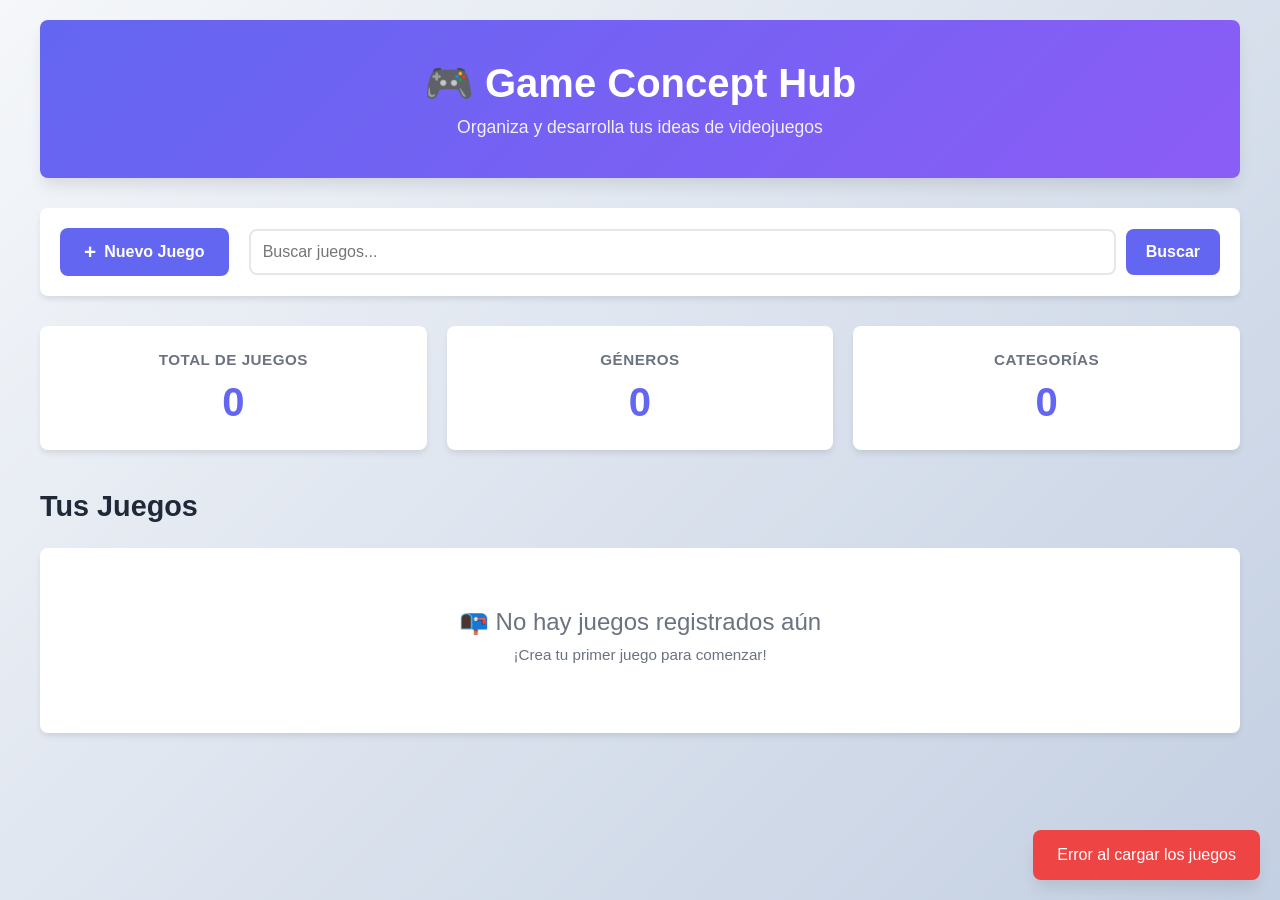
==== src/main/resources/static/index.html @ 7fdb510b "feat: :zap: creación del Fronted" ====
<!DOCTYPE html>
<html lang="es">
<head>
    <meta charset="UTF-8">
    <meta name="viewport" content="width=device-width, initial-scale=1.0">
    <title>Game Concept Hub - Organizador de Ideas de Videojuegos</title>
    <link rel="stylesheet" href="css/style.css">
</head>
<body>
    <div class="container">
        <!-- Header -->
        <header class="header">
            <div class="header-content">
                <h1 class="logo">🎮 Game Concept Hub</h1>
                <p class="tagline">Organiza y desarrolla tus ideas de videojuegos</p>
            </div>
        </header>

        <!-- Navigation -->
        <nav class="navbar">
            <div class="nav-content">
                <button class="btn btn-primary" id="btnCreateGame">
                    <span class="icon">+</span> Nuevo Juego
                </button>
                <div class="search-box">
                    <input 
                        type="text" 
                        id="searchInput" 
                        class="search-input" 
                        placeholder="Buscar juegos..."
                    >
                    <button class="btn btn-search" id="btnSearch">Buscar</button>
                </div>
            </div>
        </nav>

        <!-- Main Content -->
        <main class="main-content">
            <!-- Stats -->
            <section class="stats-section">
                <div class="stat-card">
                    <h3>Total de Juegos</h3>
                    <p class="stat-value" id="totalGames">0</p>
                </div>
                <div class="stat-card">
                    <h3>Géneros</h3>
                    <p class="stat-value" id="totalGenres">0</p>
                </div>
                <div class="stat-card">
                    <h3>Categorías</h3>
                    <p class="stat-value" id="totalCategories">0</p>
                </div>
            </section>

            <!-- Games Grid -->
            <section class="games-section">
                <h2>Tus Juegos</h2>
                <div class="games-grid" id="gamesGrid">
                    <div class="empty-state">
                        <p>📭 No hay juegos registrados aún</p>
                        <p class="empty-subtitle">¡Crea tu primer juego para comenzar!</p>
                    </div>
                </div>
            </section>
        </main>
    </div>

    <!-- Modal: Crear/Editar Juego -->
    <div id="gameModal" class="modal">
        <div class="modal-content">
            <div class="modal-header">
                <h2 id="modalTitle">Nuevo Juego</h2>
                <button class="btn-close" id="btnCloseGameModal">&times;</button>
            </div>
            <form id="gameForm" class="game-form">
                <div class="form-group">
                    <label for="gameName">Nombre del Juego *</label>
                    <input 
                        type="text" 
                        id="gameName" 
                        class="form-control" 
                        placeholder="Ej: Mi Aventura Épica"
                        required
                    >
                </div>

                <div class="form-group">
                    <label for="gameGenre">Género *</label>
                    <select id="gameGenre" class="form-control" required>
                        <option value="">Selecciona un género</option>
                        <option value="Acción">Acción</option>
                        <option value="Aventura">Aventura</option>
                        <option value="RPG">RPG</option>
                        <option value="Estrategia">Estrategia</option>
                        <option value="Puzzle">Puzzle</option>
                        <option value="Deportes">Deportes</option>
                        <option value="Simulación">Simulación</option>
                        <option value="Terror">Terror</option>
                        <option value="Otro">Otro</option>
                    </select>
                </div>

                <div class="form-group">
                    <label for="gameDescription">Descripción</label>
                    <textarea 
                        id="gameDescription" 
                        class="form-control" 
                        placeholder="Describe tu idea de juego..."
                        rows="4"
                    ></textarea>
                </div>

                <div class="form-group">
                    <label for="gameCategories">Categorías (separadas por comas)</label>
                    <input 
                        type="text" 
                        id="gameCategories" 
                        class="form-control" 
                        placeholder="Ej: 2D, Pixel Art, Indie"
                    >
                </div>

                <div class="form-group">
                    <label for="gameTags">Tags (separadas por comas)</label>
                    <input 
                        type="text" 
                        id="gameTags" 
                        class="form-control" 
                        placeholder="Ej: Retro, Nostálgico, Clásico"
                    >
                </div>

                <div class="form-actions">
                    <button type="button" class="btn btn-secondary" id="btnCancelGame">Cancelar</button>
                    <button type="submit" class="btn btn-primary">Guardar Juego</button>
                </div>
            </form>
        </div>
    </div>

    <!-- Modal: Detalles del Juego -->
    <div id="detailsModal" class="modal">
        <div class="modal-content modal-large">
            <div class="modal-header">
                <h2 id="detailsTitle">Detalles del Juego</h2>
                <button class="btn-close" id="btnCloseDetailsModal">&times;</button>
            </div>
            <div class="modal-body" id="detailsBody">
                <!-- Contenido dinámico -->
            </div>
            <div class="modal-actions">
                <button class="btn btn-secondary" id="btnEditGame">Editar</button>
                <button class="btn btn-danger" id="btnDeleteGame">Eliminar</button>
                <button class="btn btn-secondary" id="btnCloseDetails">Cerrar</button>
            </div>
        </div>
    </div>

    <!-- Modal: Añadir Secciones -->
    <div id="sectionsModal" class="modal">
        <div class="modal-content">
            <div class="modal-header">
                <h2>Añadir Sección</h2>
                <button class="btn-close" id="btnCloseSectionsModal">&times;</button>
            </div>
            <form id="sectionForm" class="section-form">
                <div class="form-group">
                    <label for="sectionTitle">Título de la Sección *</label>
                    <input 
                        type="text" 
                        id="sectionTitle" 
                        class="form-control" 
                        placeholder="Ej: Mecánicas Principales"
                        required
                    >
                </div>

                <div class="form-group">
                    <label for="sectionType">Tipo de Sección *</label>
                    <select id="sectionType" class="form-control" required>
                        <option value="">Selecciona un tipo</option>
                        <option value="GAMEPLAY">Gameplay</option>
                        <option value="STORY">Historia</option>
                        <option value="MECHANICS">Mecánicas</option>
                        <option value="VISUALS">Visuales</option>
                        <option value="AUDIO">Audio</option>
                        <option value="NOTES">Notas</option>
                    </select>
                </div>

                <div class="form-group">
                    <label for="sectionContent">Contenido</label>
                    <textarea 
                        id="sectionContent" 
                        class="form-control" 
                        placeholder="Escribe el contenido de esta sección..."
                        rows="5"
                    ></textarea>
                </div>

                <div class="form-actions">
                    <button type="button" class="btn btn-secondary" id="btnCancelSection">Cancelar</button>
                    <button type="submit" class="btn btn-primary">Añadir Sección</button>
                </div>
            </form>
        </div>
    </div>

    <!-- Toast Notifications -->
    <div id="toast" class="toast"></div>

    <script src="js/app.js"></script>
</body>
</html>
---- src/main/resources/static/css/style.css ----
/* ===================== VARIABLES Y ESTILOS GLOBALES ===================== */
:root {
    --primary-color: #6366f1;
    --primary-dark: #4f46e5;
    --secondary-color: #8b5cf6;
    --danger-color: #ef4444;
    --success-color: #10b981;
    --warning-color: #f59e0b;
    --text-color: #1f2937;
    --text-light: #6b7280;
    --border-color: #e5e7eb;
    --bg-light: #f9fafb;
    --bg-white: #ffffff;
    --shadow-sm: 0 1px 2px 0 rgba(0, 0, 0, 0.05);
    --shadow-md: 0 4px 6px -1px rgba(0, 0, 0, 0.1);
    --shadow-lg: 0 10px 15px -3px rgba(0, 0, 0, 0.1);
    --radius: 8px;
    --transition: all 0.3s ease;
}

* {
    margin: 0;
    padding: 0;
    box-sizing: border-box;
}

html {
    scroll-behavior: smooth;
}

body {
    font-family: 'Segoe UI', Tahoma, Geneva, Verdana, sans-serif;
    color: var(--text-color);
    background: linear-gradient(135deg, #f5f7fa 0%, #c3cfe2 100%);
    min-height: 100vh;
    padding: 20px;
}

/* ===================== CONTAINER ===================== */
.container {
    max-width: 1200px;
    margin: 0 auto;
}

/* ===================== HEADER ===================== */
.header {
    background: linear-gradient(135deg, var(--primary-color) 0%, var(--secondary-color) 100%);
    color: white;
    padding: 40px 20px;
    border-radius: var(--radius);
    margin-bottom: 30px;
    box-shadow: var(--shadow-lg);
    text-align: center;
}

.header-content h1 {
    font-size: 2.5rem;
    margin-bottom: 10px;
    font-weight: 700;
}

.header-content .tagline {
    font-size: 1.1rem;
    opacity: 0.9;
    font-weight: 300;
}

/* ===================== NAVBAR ===================== */
.navbar {
    background: var(--bg-white);
    padding: 20px;
    border-radius: var(--radius);
    margin-bottom: 30px;
    box-shadow: var(--shadow-md);
}

.nav-content {
    display: flex;
    justify-content: space-between;
    align-items: center;
    gap: 20px;
    flex-wrap: wrap;
}

.search-box {
    display: flex;
    gap: 10px;
    flex: 1;
    min-width: 250px;
}

.search-input {
    flex: 1;
    padding: 12px;
    border: 2px solid var(--border-color);
    border-radius: var(--radius);
    font-size: 1rem;
    transition: var(--transition);
}

.search-input:focus {
    outline: none;
    border-color: var(--primary-color);
    box-shadow: 0 0 0 3px rgba(99, 102, 241, 0.1);
}

/* ===================== BOTONES ===================== */
.btn {
    padding: 12px 24px;
    border: none;
    border-radius: var(--radius);
    font-size: 1rem;
    font-weight: 600;
    cursor: pointer;
    transition: var(--transition);
    display: inline-flex;
    align-items: center;
    gap: 8px;
    white-space: nowrap;
}

.btn-primary {
    background: var(--primary-color);
    color: white;
}

.btn-primary:hover {
    background: var(--primary-dark);
    transform: translateY(-2px);
    box-shadow: var(--shadow-md);
}

.btn-secondary {
    background: var(--border-color);
    color: var(--text-color);
}

.btn-secondary:hover {
    background: #d1d5db;
}

.btn-danger {
    background: var(--danger-color);
    color: white;
}

.btn-danger:hover {
    background: #dc2626;
}

.btn-search {
    background: var(--primary-color);
    color: white;
    padding: 12px 20px;
}

.btn-search:hover {
    background: var(--primary-dark);
}

.btn-close {
    background: none;
    border: none;
    font-size: 2rem;
    color: var(--text-light);
    cursor: pointer;
    width: 40px;
    height: 40px;
    display: flex;
    align-items: center;
    justify-content: center;
    transition: var(--transition);
}

.btn-close:hover {
    color: var(--text-color);
}

.icon {
    font-size: 1.3rem;
}

/* ===================== STATS ===================== */
.stats-section {
    display: grid;
    grid-template-columns: repeat(auto-fit, minmax(250px, 1fr));
    gap: 20px;
    margin-bottom: 40px;
}

.stat-card {
    background: var(--bg-white);
    padding: 25px;
    border-radius: var(--radius);
    box-shadow: var(--shadow-md);
    text-align: center;
    transition: var(--transition);
}

.stat-card:hover {
    transform: translateY(-5px);
    box-shadow: var(--shadow-lg);
}

.stat-card h3 {
    color: var(--text-light);
    font-size: 0.95rem;
    font-weight: 600;
    margin-bottom: 12px;
    text-transform: uppercase;
    letter-spacing: 0.5px;
}

.stat-value {
    font-size: 2.5rem;
    font-weight: 700;
    color: var(--primary-color);
}

/* ===================== GAMES SECTION ===================== */
.games-section {
    margin-bottom: 40px;
}

.games-section h2 {
    font-size: 1.8rem;
    margin-bottom: 25px;
    color: var(--text-color);
}

.games-grid {
    display: grid;
    grid-template-columns: repeat(auto-fill, minmax(300px, 1fr));
    gap: 25px;
}

.empty-state {
    grid-column: 1 / -1;
    text-align: center;
    padding: 60px 20px;
    background: var(--bg-white);
    border-radius: var(--radius);
    box-shadow: var(--shadow-md);
}

.empty-state p {
    font-size: 1.5rem;
    color: var(--text-light);
    margin-bottom: 10px;
}

.empty-subtitle {
    font-size: 0.95rem !important;
    color: #9ca3af;
}

/* ===================== GAME CARD ===================== */
.game-card {
    background: var(--bg-white);
    border-radius: var(--radius);
    overflow: hidden;
    box-shadow: var(--shadow-md);
    transition: var(--transition);
    cursor: pointer;
    display: flex;
    flex-direction: column;
}

.game-card:hover {
    transform: translateY(-8px);
    box-shadow: var(--shadow-lg);
}

.game-card-header {
    background: linear-gradient(135deg, var(--primary-color) 0%, var(--secondary-color) 100%);
    color: white;
    padding: 20px;
    position: relative;
}

.game-card-title {
    font-size: 1.4rem;
    font-weight: 700;
    margin-bottom: 8px;
}

.game-card-genre {
    display: inline-block;
    background: rgba(255, 255, 255, 0.2);
    padding: 4px 12px;
    border-radius: 20px;
    font-size: 0.85rem;
    font-weight: 600;
}

.game-card-body {
    padding: 20px;
    flex: 1;
    display: flex;
    flex-direction: column;
}

.game-description {
    color: var(--text-light);
    font-size: 0.95rem;
    line-height: 1.6;
    margin-bottom: 15px;
    flex: 1;
}

.game-meta {
    margin: 15px 0;
}

.game-meta-item {
    font-size: 0.85rem;
    color: var(--text-light);
    margin-bottom: 5px;
    display: flex;
    align-items: center;
    gap: 8px;
}

.game-card-footer {
    padding: 15px 20px;
    border-top: 1px solid var(--border-color);
    display: flex;
    gap: 10px;
}

.game-card-footer button {
    flex: 1;
    padding: 10px;
    font-size: 0.9rem;
}

/* ===================== MODALES ===================== */
.modal {
    display: none;
    position: fixed;
    top: 0;
    left: 0;
    right: 0;
    bottom: 0;
    background: rgba(0, 0, 0, 0.5);
    z-index: 1000;
    align-items: center;
    justify-content: center;
    animation: fadeIn 0.3s ease;
}

.modal.active {
    display: flex;
}

@keyframes fadeIn {
    from {
        opacity: 0;
    }
    to {
        opacity: 1;
    }
}

.modal-content {
    background: var(--bg-white);
    border-radius: var(--radius);
    width: 90%;
    max-width: 500px;
    max-height: 90vh;
    overflow-y: auto;
    box-shadow: var(--shadow-lg);
    animation: slideUp 0.3s ease;
}

.modal-large {
    max-width: 700px;
}

@keyframes slideUp {
    from {
        transform: translateY(30px);
        opacity: 0;
    }
    to {
        transform: translateY(0);
        opacity: 1;
    }
}

.modal-header {
    display: flex;
    justify-content: space-between;
    align-items: center;
    padding: 25px;
    border-bottom: 1px solid var(--border-color);
}

.modal-header h2 {
    font-size: 1.5rem;
    color: var(--text-color);
}

.modal-body {
    padding: 25px;
}

.modal-actions {
    display: flex;
    gap: 10px;
    padding: 20px 25px;
    border-top: 1px solid var(--border-color);
    justify-content: flex-end;
}

/* ===================== FORMULARIOS ===================== */
.game-form,
.section-form {
    display: flex;
    flex-direction: column;
    gap: 20px;
}

.form-group {
    display: flex;
    flex-direction: column;
    gap: 8px;
}

.form-group label {
    font-weight: 600;
    color: var(--text-color);
    font-size: 0.95rem;
}

.form-control {
    padding: 12px 15px;
    border: 2px solid var(--border-color);
    border-radius: var(--radius);
    font-size: 1rem;
    font-family: inherit;
    transition: var(--transition);
}

.form-control:focus {
    outline: none;
    border-color: var(--primary-color);
    box-shadow: 0 0 0 3px rgba(99, 102, 241, 0.1);
}

textarea.form-control {
    resize: vertical;
    min-height: 100px;
}

.form-actions {
    display: flex;
    gap: 10px;
    justify-content: flex-end;
    margin-top: 10px;
}

.form-actions button {
    flex: 0 1 auto;
}

/* ===================== NOTIFICACIONES ===================== */
.toast {
    position: fixed;
    bottom: 20px;
    right: 20px;
    padding: 16px 24px;
    background: var(--success-color);
    color: white;
    border-radius: var(--radius);
    box-shadow: var(--shadow-lg);
    display: none;
    animation: slideInRight 0.3s ease;
    z-index: 2000;
    max-width: 300px;
}

.toast.show {
    display: block;
}

.toast.error {
    background: var(--danger-color);
}

.toast.warning {
    background: var(--warning-color);
}

@keyframes slideInRight {
    from {
        transform: translateX(400px);
        opacity: 0;
    }
    to {
        transform: translateX(0);
        opacity: 1;
    }
}

/* ===================== DETALLES ===================== */
.details-content {
    display: grid;
    gap: 20px;
}

.detail-section {
    background: var(--bg-light);
    padding: 20px;
    border-radius: var(--radius);
    border-left: 4px solid var(--primary-color);
}

.detail-section h3 {
    color: var(--primary-color);
    margin-bottom: 12px;
    font-size: 1.1rem;
}

.detail-section p {
    color: var(--text-color);
    line-height: 1.6;
}

.tags-list {
    display: flex;
    flex-wrap: wrap;
    gap: 8px;
    margin-top: 10px;
}

.tag {
    background: var(--primary-color);
    color: white;
    padding: 6px 12px;
    border-radius: 20px;
    font-size: 0.85rem;
    font-weight: 600;
}

/* ===================== RESPONSIVE ===================== */
@media (max-width: 768px) {
    .header-content h1 {
        font-size: 1.8rem;
    }

    .nav-content {
        flex-direction: column;
    }

    .search-box {
        width: 100%;
    }

    .btn {
        padding: 10px 16px;
        font-size: 0.9rem;
    }

    .games-grid {
        grid-template-columns: 1fr;
    }

    .stats-section {
        grid-template-columns: 1fr;
    }

    .modal-content {
        width: 95%;
        max-width: 100%;
    }

    .form-actions {
        flex-direction: column-reverse;
    }

    .form-actions button {
        width: 100%;
    }

    .modal-actions {
        flex-direction: column-reverse;
    }

    .modal-actions button {
        width: 100%;
    }

    .toast {
        width: calc(100% - 40px);
        left: 20px;
        right: 20px;
    }
}

@media (max-width: 480px) {
    body {
        padding: 10px;
    }

    .header {
        padding: 25px 15px;
        margin-bottom: 20px;
    }

    .header-content h1 {
        font-size: 1.5rem;
    }

    .header-content .tagline {
        font-size: 0.9rem;
    }

    .games-section h2 {
        font-size: 1.3rem;
    }

    .stat-value {
        font-size: 2rem;
    }
}
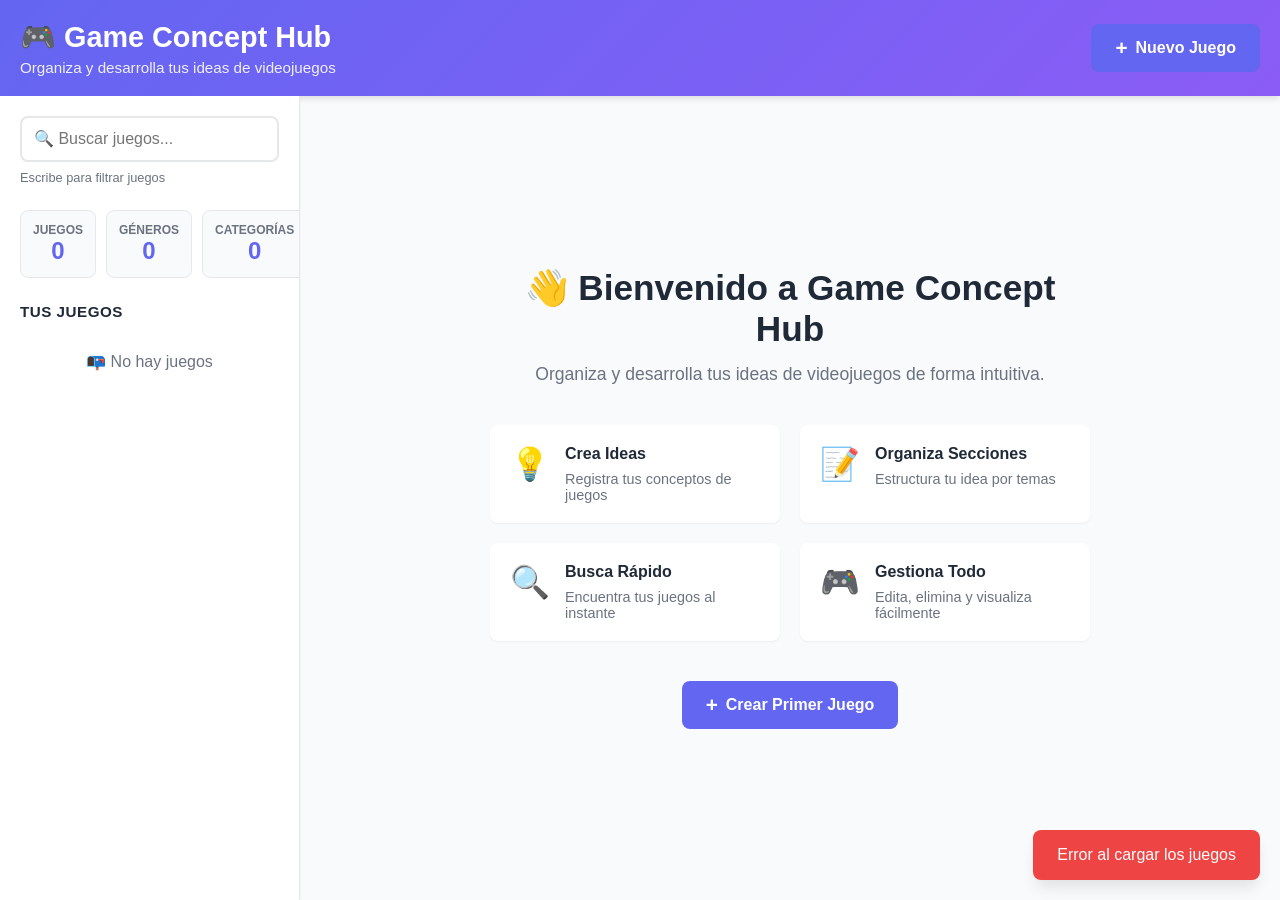
==== commit 787acb5b: "feat: :zap: mejora del Fronted 2.0" ====
--- a/src/main/resources/static/index.html
+++ b/src/main/resources/static/index.html
@@ -7,66 +7,214 @@
     <link rel="stylesheet" href="css/style.css">
 </head>
 <body>
-    <div class="container">
-        <!-- Header -->
-        <header class="header">
-            <div class="header-content">
-                <h1 class="logo">🎮 Game Concept Hub</h1>
-                <p class="tagline">Organiza y desarrolla tus ideas de videojuegos</p>
+    <!-- Application Layout -->
+    <div class="app-container">
+        <!-- Header Principal -->
+        <header class="app-header">
+            <div class="header-wrapper">
+                <div class="logo-section">
+                    <h1 class="logo">🎮 Game Concept Hub</h1>
+                    <p class="tagline">Organiza y desarrolla tus ideas de videojuegos</p>
+                </div>
+                <div class="header-actions">
+                    <button class="btn btn-primary" id="btnCreateGame">
+                        <span class="icon">+</span> Nuevo Juego
+                    </button>
+                </div>
             </div>
         </header>
 
-        <!-- Navigation -->
-        <nav class="navbar">
-            <div class="nav-content">
-                <button class="btn btn-primary" id="btnCreateGame">
-                    <span class="icon">+</span> Nuevo Juego
-                </button>
-                <div class="search-box">
-                    <input 
-                        type="text" 
-                        id="searchInput" 
-                        class="search-input" 
-                        placeholder="Buscar juegos..."
-                    >
-                    <button class="btn btn-search" id="btnSearch">Buscar</button>
-                </div>
-            </div>
-        </nav>
-
-        <!-- Main Content -->
-        <main class="main-content">
-            <!-- Stats -->
-            <section class="stats-section">
-                <div class="stat-card">
-                    <h3>Total de Juegos</h3>
-                    <p class="stat-value" id="totalGames">0</p>
-                </div>
-                <div class="stat-card">
-                    <h3>Géneros</h3>
-                    <p class="stat-value" id="totalGenres">0</p>
-                </div>
-                <div class="stat-card">
-                    <h3>Categorías</h3>
-                    <p class="stat-value" id="totalCategories">0</p>
-                </div>
-            </section>
-
-            <!-- Games Grid -->
-            <section class="games-section">
-                <h2>Tus Juegos</h2>
-                <div class="games-grid" id="gamesGrid">
-                    <div class="empty-state">
-                        <p>📭 No hay juegos registrados aún</p>
-                        <p class="empty-subtitle">¡Crea tu primer juego para comenzar!</p>
-                    </div>
-                </div>
-            </section>
-        </main>
+        <!-- Main Layout (Sidebar + Content) -->
+        <div class="app-layout">
+            <!-- Sidebar Izquierda: Búsqueda y Lista de Juegos -->
+            <aside class="sidebar">
+                <div class="sidebar-content">
+                    <!-- Buscador -->
+                    <div class="search-section">
+                        <input 
+                            type="text" 
+                            id="searchInput" 
+                            class="search-input" 
+                            placeholder="🔍 Buscar juegos..."
+                        >
+                        <p class="search-hint">Escribe para filtrar juegos</p>
+                    </div>
+
+                    <!-- Stats -->
+                    <div class="stats-compact">
+                        <div class="stat-mini">
+                            <span class="stat-label">Juegos</span>
+                            <span class="stat-number" id="totalGames">0</span>
+                        </div>
+                        <div class="stat-mini">
+                            <span class="stat-label">Géneros</span>
+                            <span class="stat-number" id="totalGenres">0</span>
+                        </div>
+                        <div class="stat-mini">
+                            <span class="stat-label">Categorías</span>
+                            <span class="stat-number" id="totalCategories">0</span>
+                        </div>
+                    </div>
+
+                    <!-- Lista de Juegos -->
+                    <div class="games-list-section">
+                        <h3 class="list-title">Tus Juegos</h3>
+                        <div class="games-list" id="gamesList">
+                            <div class="empty-list">
+                                <p>📭 No hay juegos</p>
+                            </div>
+                        </div>
+                    </div>
+                </div>
+            </aside>
+
+            <!-- Contenido Principal -->
+            <main class="main-content">
+                <!-- Vista de Inicio (Welcome) -->
+                <section class="view" id="welcomeView">
+                    <div class="welcome-container">
+                        <div class="welcome-content">
+                            <h2>👋 Bienvenido a Game Concept Hub</h2>
+                            <p>Organiza y desarrolla tus ideas de videojuegos de forma intuitiva.</p>
+                            <div class="welcome-features">
+                                <div class="feature">
+                                    <span class="feature-icon">💡</span>
+                                    <div>
+                                        <h4>Crea Ideas</h4>
+                                        <p>Registra tus conceptos de juegos</p>
+                                    </div>
+                                </div>
+                                <div class="feature">
+                                    <span class="feature-icon">📝</span>
+                                    <div>
+                                        <h4>Organiza Secciones</h4>
+                                        <p>Estructura tu idea por temas</p>
+                                    </div>
+                                </div>
+                                <div class="feature">
+                                    <span class="feature-icon">🔍</span>
+                                    <div>
+                                        <h4>Busca Rápido</h4>
+                                        <p>Encuentra tus juegos al instante</p>
+                                    </div>
+                                </div>
+                                <div class="feature">
+                                    <span class="feature-icon">🎮</span>
+                                    <div>
+                                        <h4>Gestiona Todo</h4>
+                                        <p>Edita, elimina y visualiza fácilmente</p>
+                                    </div>
+                                </div>
+                            </div>
+                            <button class="btn btn-primary btn-large" id="btnGoCreate">
+                                <span class="icon">+</span> Crear Primer Juego
+                            </button>
+                        </div>
+                    </div>
+                </section>
+
+                <!-- Vista de Detalle del Juego -->
+                <section class="view" id="detailView">
+                    <!-- Cabecera del Juego (Título + Tags) -->
+                    <header class="game-detail-header">
+                        <div class="game-header-content">
+                            <div class="back-button-section">
+                                <button class="btn-back" id="btnBack">← Regresar al inicio</button>
+                            </div>
+                            <h1 class="game-title" id="gameTitle">Nombre del Juego</h1>
+                            <p class="game-genre" id="gameGenreDisplay">Género</p>
+                            <div class="tags-container" id="tagsContainer">
+                                <!-- Tags dinámicos -->
+                            </div>
+                        </div>
+                    </header>
+
+                    <!-- Barra de Navegación por Secciones (Tabs) -->
+                    <nav class="sections-nav">
+                        <button class="section-tab active" data-section="info">
+                            📋 Información
+                        </button>
+                        <button class="section-tab" data-section="gameplay">
+                            🎮 Gameplay
+                        </button>
+                        <button class="section-tab" data-section="story">
+                            📖 Historia
+                        </button>
+                        <button class="section-tab" data-section="visuals">
+                            🎨 Visuales
+                        </button>
+                        <button class="section-tab" data-section="sections">
+                            📑 Todas las Secciones
+                        </button>
+                    </nav>
+
+                    <!-- Cuerpo Dinámico (Contenido de Sección) -->
+                    <div class="game-content-area">
+                        <!-- Sección: Información General -->
+                        <section class="content-section active" id="infoSection">
+                            <h2>Información General</h2>
+                            <div class="info-grid">
+                                <div class="info-card">
+                                    <h3>Descripción Completa</h3>
+                                    <p id="gameDescriptionDisplay" class="description-text">Sin descripción</p>
+                                </div>
+                                <div class="info-card">
+                                    <h3>Categorías</h3>
+                                    <div id="categoriesDisplay" class="items-list">
+                                        <p class="empty-text">Sin categorías</p>
+                                    </div>
+                                </div>
+                            </div>
+                            <div class="form-actions-game">
+                                <button class="btn btn-secondary" id="btnEditInfo">✏️ Editar Juego</button>
+                                <button class="btn btn-danger" id="btnDeleteGame">🗑️ Eliminar</button>
+                            </div>
+                        </section>
+
+                        <!-- Sección: Gameplay -->
+                        <section class="content-section" id="gameplaySection">
+                            <h2>Gameplay</h2>
+                            <div class="section-content" id="gameplayContent">
+                                <p class="empty-text">No hay sección de Gameplay agregada aún.</p>
+                                <button class="btn btn-primary" id="btnAddGameplay">+ Añadir Gameplay</button>
+                            </div>
+                        </section>
+
+                        <!-- Sección: Historia -->
+                        <section class="content-section" id="storySection">
+                            <h2>Historia</h2>
+                            <div class="section-content" id="storyContent">
+                                <p class="empty-text">No hay sección de Historia agregada aún.</p>
+                                <button class="btn btn-primary" id="btnAddStory">+ Añadir Historia</button>
+                            </div>
+                        </section>
+
+                        <!-- Sección: Visuales -->
+                        <section class="content-section" id="visualsSection">
+                            <h2>Visuales</h2>
+                            <div class="section-content" id="visualsContent">
+                                <p class="empty-text">No hay sección de Visuales agregada aún.</p>
+                                <button class="btn btn-primary" id="btnAddVisuals">+ Añadir Visuales</button>
+                            </div>
+                        </section>
+
+                        <!-- Sección: Todas las Secciones -->
+                        <section class="content-section" id="allSectionsSection">
+                            <h2>Todas las Secciones</h2>
+                            <div id="allSectionsContainer" class="all-sections-grid">
+                                <p class="empty-text">Sin secciones agregadas aún.</p>
+                            </div>
+                            <button class="btn btn-primary btn-large" id="btnAddNewSection">+ Añadir Nueva Sección</button>
+                        </section>
+                    </div>
+                </section>
+            </main>
+        </div>
     </div>
 
     <!-- Modal: Crear/Editar Juego -->
     <div id="gameModal" class="modal">
+        <div class="modal-overlay" id="modalOverlay"></div>
         <div class="modal-content">
             <div class="modal-header">
                 <h2 id="modalTitle">Nuevo Juego</h2>
@@ -138,30 +286,13 @@
         </div>
     </div>
 
-    <!-- Modal: Detalles del Juego -->
-    <div id="detailsModal" class="modal">
-        <div class="modal-content modal-large">
-            <div class="modal-header">
-                <h2 id="detailsTitle">Detalles del Juego</h2>
-                <button class="btn-close" id="btnCloseDetailsModal">&times;</button>
-            </div>
-            <div class="modal-body" id="detailsBody">
-                <!-- Contenido dinámico -->
-            </div>
-            <div class="modal-actions">
-                <button class="btn btn-secondary" id="btnEditGame">Editar</button>
-                <button class="btn btn-danger" id="btnDeleteGame">Eliminar</button>
-                <button class="btn btn-secondary" id="btnCloseDetails">Cerrar</button>
-            </div>
-        </div>
-    </div>
-
-    <!-- Modal: Añadir Secciones -->
-    <div id="sectionsModal" class="modal">
+    <!-- Modal: Añadir/Editar Sección -->
+    <div id="sectionModal" class="modal">
+        <div class="modal-overlay" id="sectionModalOverlay"></div>
         <div class="modal-content">
             <div class="modal-header">
-                <h2>Añadir Sección</h2>
-                <button class="btn-close" id="btnCloseSectionsModal">&times;</button>
+                <h2 id="sectionModalTitle">Añadir Sección</h2>
+                <button class="btn-close" id="btnCloseSectionModal">&times;</button>
             </div>
             <form id="sectionForm" class="section-form">
                 <div class="form-group">
@@ -200,7 +331,7 @@
 
                 <div class="form-actions">
                     <button type="button" class="btn btn-secondary" id="btnCancelSection">Cancelar</button>
-                    <button type="submit" class="btn btn-primary">Añadir Sección</button>
+                    <button type="submit" class="btn btn-primary">Guardar Sección</button>
                 </div>
             </form>
         </div>
--- a/src/main/resources/static/css/style.css
+++ b/src/main/resources/static/css/style.css
@@ -33,8 +33,847 @@
     color: var(--text-color);
     background: linear-gradient(135deg, #f5f7fa 0%, #c3cfe2 100%);
     min-height: 100vh;
+}
+
+/* ===================== APP LAYOUT ===================== */
+.app-container {
+    display: flex;
+    flex-direction: column;
+    min-height: 100vh;
+    background: var(--bg-light);
+}
+
+.app-header {
+    background: linear-gradient(135deg, var(--primary-color) 0%, var(--secondary-color) 100%);
+    color: white;
     padding: 20px;
-}
+    box-shadow: var(--shadow-md);
+}
+
+.header-wrapper {
+    max-width: 1600px;
+    margin: 0 auto;
+    display: flex;
+    justify-content: space-between;
+    align-items: center;
+    gap: 20px;
+}
+
+.logo-section h1 {
+    font-size: 1.8rem;
+    margin-bottom: 5px;
+    font-weight: 700;
+}
+
+.tagline {
+    font-size: 0.95rem;
+    opacity: 0.9;
+    font-weight: 300;
+}
+
+.header-actions {
+    display: flex;
+    gap: 10px;
+}
+
+/* ===================== APP LAYOUT: SIDEBAR + CONTENT ===================== */
+.app-layout {
+    display: flex;
+    flex: 1;
+    max-width: 1600px;
+    margin: 0 auto;
+    width: 100%;
+    gap: 0;
+}
+
+/* Sidebar */
+.sidebar {
+    width: 300px;
+    background: var(--bg-white);
+    border-right: 1px solid var(--border-color);
+    overflow-y: auto;
+    display: flex;
+    flex-direction: column;
+    box-shadow: var(--shadow-sm);
+}
+
+.sidebar-content {
+    padding: 20px;
+    display: flex;
+    flex-direction: column;
+    gap: 25px;
+}
+
+/* Search Section */
+.search-section {
+    display: flex;
+    flex-direction: column;
+    gap: 8px;
+}
+
+.search-input {
+    padding: 12px 15px;
+    border: 2px solid var(--border-color);
+    border-radius: var(--radius);
+    font-size: 1rem;
+    transition: var(--transition);
+}
+
+.search-input:focus {
+    outline: none;
+    border-color: var(--primary-color);
+    box-shadow: 0 0 0 3px rgba(99, 102, 241, 0.1);
+}
+
+.search-hint {
+    font-size: 0.8rem;
+    color: var(--text-light);
+}
+
+/* Stats Compact */
+.stats-compact {
+    display: grid;
+    grid-template-columns: 1fr 1fr 1fr;
+    gap: 10px;
+}
+
+.stat-mini {
+    background: var(--bg-light);
+    padding: 12px;
+    border-radius: var(--radius);
+    text-align: center;
+    border: 1px solid var(--border-color);
+}
+
+.stat-label {
+    font-size: 0.75rem;
+    color: var(--text-light);
+    display: block;
+    text-transform: uppercase;
+    font-weight: 600;
+}
+
+.stat-number {
+    font-size: 1.5rem;
+    font-weight: 700;
+    color: var(--primary-color);
+    display: block;
+}
+
+/* Games List */
+.games-list-section {
+    display: flex;
+    flex-direction: column;
+    gap: 12px;
+    flex: 1;
+    overflow-y: auto;
+}
+
+.list-title {
+    font-size: 0.95rem;
+    font-weight: 600;
+    color: var(--text-color);
+    text-transform: uppercase;
+    letter-spacing: 0.5px;
+}
+
+.games-list {
+    display: flex;
+    flex-direction: column;
+    gap: 8px;
+}
+
+.game-list-item {
+    padding: 12px 15px;
+    background: var(--bg-light);
+    border: 2px solid transparent;
+    border-radius: var(--radius);
+    cursor: pointer;
+    transition: var(--transition);
+    border-left: 4px solid var(--border-color);
+}
+
+.game-list-item:hover {
+    background: #f3f4f6;
+    border-left-color: var(--primary-color);
+}
+
+.game-list-item.active {
+    background: var(--primary-color);
+    color: white;
+    border-left-color: var(--primary-dark);
+}
+
+.game-list-item-title {
+    font-weight: 600;
+    font-size: 0.95rem;
+    margin-bottom: 4px;
+}
+
+.game-list-item-genre {
+    font-size: 0.8rem;
+    opacity: 0.8;
+}
+
+.empty-list {
+    padding: 20px 10px;
+    text-align: center;
+    color: var(--text-light);
+}
+
+/* Main Content */
+.main-content {
+    flex: 1;
+    overflow-y: auto;
+    display: flex;
+}
+
+.view {
+    width: 100%;
+    display: none;
+}
+
+.view.active {
+    display: block;
+}
+
+/* ===================== WELCOME VIEW ===================== */
+.welcome-container {
+    padding: 60px 40px;
+    display: flex;
+    align-items: center;
+    justify-content: center;
+    min-height: 100%;
+}
+
+.welcome-content {
+    max-width: 600px;
+    text-align: center;
+}
+
+.welcome-content h2 {
+    font-size: 2.2rem;
+    margin-bottom: 15px;
+    color: var(--text-color);
+}
+
+.welcome-content > p {
+    font-size: 1.1rem;
+    color: var(--text-light);
+    margin-bottom: 40px;
+}
+
+.welcome-features {
+    display: grid;
+    grid-template-columns: 1fr 1fr;
+    gap: 20px;
+    margin-bottom: 40px;
+    text-align: left;
+}
+
+.feature {
+    display: flex;
+    gap: 15px;
+    background: var(--bg-white);
+    padding: 20px;
+    border-radius: var(--radius);
+    box-shadow: var(--shadow-sm);
+}
+
+.feature-icon {
+    font-size: 2rem;
+    flex-shrink: 0;
+}
+
+.feature h4 {
+    margin-bottom: 8px;
+    font-size: 1rem;
+}
+
+.feature p {
+    font-size: 0.9rem;
+    color: var(--text-light);
+}
+
+/* ===================== GAME DETAIL VIEW ===================== */
+.game-detail-header {
+    background: linear-gradient(135deg, var(--primary-color) 0%, var(--secondary-color) 100%);
+    color: white;
+    padding: 40px;
+}
+
+.game-header-content {
+    max-width: 900px;
+}
+
+.back-button-section {
+    margin-bottom: 20px;
+}
+
+.btn-back {
+    background: rgba(255, 255, 255, 0.2);
+    color: white;
+    border: none;
+    padding: 10px 16px;
+    border-radius: var(--radius);
+    cursor: pointer;
+    font-weight: 600;
+    transition: var(--transition);
+}
+
+.btn-back:hover {
+    background: rgba(255, 255, 255, 0.3);
+}
+
+.game-title {
+    font-size: 2.5rem;
+    margin-bottom: 8px;
+    font-weight: 700;
+}
+
+.game-genre {
+    font-size: 1.1rem;
+    opacity: 0.9;
+    margin-bottom: 15px;
+}
+
+.tags-container {
+    display: flex;
+    flex-wrap: wrap;
+    gap: 10px;
+}
+
+.tag {
+    background: rgba(255, 255, 255, 0.2);
+    color: white;
+    padding: 8px 16px;
+    border-radius: 20px;
+    font-size: 0.9rem;
+    font-weight: 600;
+    border: 1px solid rgba(255, 255, 255, 0.3);
+}
+
+/* ===================== SECTIONS NAVIGATION (TABS) ===================== */
+.sections-nav {
+    background: var(--bg-white);
+    border-bottom: 2px solid var(--border-color);
+    display: flex;
+    gap: 0;
+    overflow-x: auto;
+    padding: 0 40px;
+    box-shadow: var(--shadow-sm);
+}
+
+.section-tab {
+    background: none;
+    border: none;
+    padding: 16px 20px;
+    font-size: 1rem;
+    font-weight: 600;
+    color: var(--text-light);
+    cursor: pointer;
+    transition: var(--transition);
+    border-bottom: 3px solid transparent;
+    white-space: nowrap;
+}
+
+.section-tab:hover {
+    color: var(--primary-color);
+    background: var(--bg-light);
+}
+
+.section-tab.active {
+    color: var(--primary-color);
+    border-bottom-color: var(--primary-color);
+    background: transparent;
+}
+
+/* ===================== GAME CONTENT AREA ===================== */
+.game-content-area {
+    padding: 40px;
+    max-width: 900px;
+    margin: 0 auto;
+    width: 100%;
+}
+
+.content-section {
+    display: none;
+}
+
+.content-section.active {
+    display: block;
+    animation: fadeIn 0.3s ease;
+}
+
+@keyframes fadeIn {
+    from {
+        opacity: 0;
+        transform: translateY(10px);
+    }
+    to {
+        opacity: 1;
+        transform: translateY(0);
+    }
+}
+
+.content-section h2 {
+    font-size: 1.8rem;
+    margin-bottom: 25px;
+    color: var(--text-color);
+}
+
+/* ===================== INFO GRID ===================== */
+.info-grid {
+    display: grid;
+    gap: 25px;
+    margin-bottom: 30px;
+}
+
+.info-card {
+    background: var(--bg-white);
+    padding: 25px;
+    border-radius: var(--radius);
+    box-shadow: var(--shadow-sm);
+    border-left: 4px solid var(--primary-color);
+}
+
+.info-card h3 {
+    font-size: 1.1rem;
+    margin-bottom: 15px;
+    color: var(--primary-color);
+}
+
+.description-text {
+    color: var(--text-color);
+    line-height: 1.7;
+    font-size: 1rem;
+}
+
+.items-list {
+    display: flex;
+    flex-wrap: wrap;
+    gap: 8px;
+}
+
+.items-list .tag {
+    background: var(--primary-color);
+    color: white;
+    border: none;
+}
+
+.empty-text {
+    color: var(--text-light);
+    font-style: italic;
+}
+
+/* ===================== FORM ACTIONS ===================== */
+.form-actions-game {
+    display: flex;
+    gap: 12px;
+    padding-top: 20px;
+    margin-top: 20px;
+    border-top: 1px solid var(--border-color);
+}
+
+.form-actions-game button {
+    flex: 0 1 auto;
+}
+
+/* ===================== TODAS LAS SECCIONES ===================== */
+.all-sections-grid {
+    display: grid;
+    grid-template-columns: repeat(auto-fill, minmax(300px, 1fr));
+    gap: 20px;
+    margin-bottom: 25px;
+}
+
+.section-card {
+    background: var(--bg-white);
+    padding: 20px;
+    border-radius: var(--radius);
+    box-shadow: var(--shadow-sm);
+    border-left: 4px solid var(--secondary-color);
+}
+
+.section-card-title {
+    font-weight: 600;
+    color: var(--secondary-color);
+    margin-bottom: 8px;
+}
+
+.section-card-type {
+    font-size: 0.8rem;
+    color: var(--text-light);
+    text-transform: uppercase;
+    font-weight: 600;
+    margin-bottom: 12px;
+}
+
+.section-card-content {
+    color: var(--text-color);
+    line-height: 1.6;
+    font-size: 0.95rem;
+    margin-bottom: 12px;
+}
+
+.section-card-actions {
+    display: flex;
+    gap: 8px;
+    padding-top: 12px;
+    border-top: 1px solid var(--border-color);
+}
+
+.section-card-actions button {
+    flex: 1;
+    padding: 8px 12px;
+    font-size: 0.85rem;
+}
+
+/* ===================== BOTONES ===================== */
+.btn {
+    padding: 12px 24px;
+    border: none;
+    border-radius: var(--radius);
+    font-size: 1rem;
+    font-weight: 600;
+    cursor: pointer;
+    transition: var(--transition);
+    display: inline-flex;
+    align-items: center;
+    gap: 8px;
+    white-space: nowrap;
+}
+
+.btn-primary {
+    background: var(--primary-color);
+    color: white;
+}
+
+.btn-primary:hover {
+    background: var(--primary-dark);
+    transform: translateY(-2px);
+    box-shadow: var(--shadow-md);
+}
+
+.btn-secondary {
+    background: var(--border-color);
+    color: var(--text-color);
+}
+
+.btn-secondary:hover {
+    background: #d1d5db;
+}
+
+.btn-danger {
+    background: var(--danger-color);
+    color: white;
+}
+
+.btn-danger:hover {
+    background: #dc2626;
+}
+
+.btn-large {
+    padding: 16px 32px;
+    font-size: 1.05rem;
+}
+
+.btn-close {
+    background: none;
+    border: none;
+    font-size: 2rem;
+    color: var(--text-light);
+    cursor: pointer;
+    width: 40px;
+    height: 40px;
+    display: flex;
+    align-items: center;
+    justify-content: center;
+    transition: var(--transition);
+}
+
+.btn-close:hover {
+    color: var(--text-color);
+}
+
+.icon {
+    font-size: 1.3rem;
+}
+
+/* ===================== MODALES ===================== */
+.modal {
+    display: none;
+    position: fixed;
+    top: 0;
+    left: 0;
+    right: 0;
+    bottom: 0;
+    z-index: 1000;
+    animation: fadeIn 0.3s ease;
+}
+
+.modal.active {
+    display: flex;
+    align-items: center;
+    justify-content: center;
+}
+
+.modal-overlay {
+    position: absolute;
+    top: 0;
+    left: 0;
+    right: 0;
+    bottom: 0;
+    background: rgba(0, 0, 0, 0.5);
+    z-index: -1;
+}
+
+.modal-content {
+    background: var(--bg-white);
+    border-radius: var(--radius);
+    width: 90%;
+    max-width: 500px;
+    max-height: 90vh;
+    overflow-y: auto;
+    box-shadow: var(--shadow-lg);
+    animation: slideUp 0.3s ease;
+}
+
+@keyframes slideUp {
+    from {
+        transform: translateY(30px);
+        opacity: 0;
+    }
+    to {
+        transform: translateY(0);
+        opacity: 1;
+    }
+}
+
+.modal-header {
+    display: flex;
+    justify-content: space-between;
+    align-items: center;
+    padding: 25px;
+    border-bottom: 1px solid var(--border-color);
+}
+
+.modal-header h2 {
+    font-size: 1.5rem;
+    color: var(--text-color);
+}
+
+/* ===================== FORMULARIOS ===================== */
+.game-form,
+.section-form {
+    display: flex;
+    flex-direction: column;
+    gap: 22px;
+    padding: 30px;
+}
+
+.form-group {
+    display: flex;
+    flex-direction: column;
+    gap: 10px;
+}
+
+.form-group label {
+    font-weight: 600;
+    color: var(--text-color);
+    font-size: 0.95rem;
+}
+
+/* ESPACIADO CRÍTICO: padding mejorado para mejor UX */
+.form-control {
+    padding: 14px 16px;
+    margin: 0;
+    border: 2px solid var(--border-color);
+    border-radius: var(--radius);
+    font-size: 1rem;
+    font-family: inherit;
+    transition: var(--transition);
+}
+
+.form-control:focus {
+    outline: none;
+    border-color: var(--primary-color);
+    box-shadow: 0 0 0 3px rgba(99, 102, 241, 0.1);
+}
+
+textarea.form-control {
+    resize: vertical;
+    min-height: 100px;
+}
+
+.form-actions {
+    display: flex;
+    gap: 10px;
+    justify-content: flex-end;
+    margin-top: 10px;
+    padding-top: 20px;
+    border-top: 1px solid var(--border-color);
+}
+
+.form-actions button {
+    flex: 0 1 auto;
+}
+
+/* ===================== NOTIFICACIONES ===================== */
+.toast {
+    position: fixed;
+    bottom: 20px;
+    right: 20px;
+    padding: 16px 24px;
+    background: var(--success-color);
+    color: white;
+    border-radius: var(--radius);
+    box-shadow: var(--shadow-lg);
+    display: none;
+    animation: slideInRight 0.3s ease;
+    z-index: 2000;
+    max-width: 300px;
+}
+
+.toast.show {
+    display: block;
+}
+
+.toast.error {
+    background: var(--danger-color);
+}
+
+.toast.warning {
+    background: var(--warning-color);
+}
+
+@keyframes slideInRight {
+    from {
+        transform: translateX(400px);
+        opacity: 0;
+    }
+    to {
+        transform: translateX(0);
+        opacity: 1;
+    }
+}
+
+/* ===================== RESPONSIVE ===================== */
+@media (max-width: 1024px) {
+    .app-layout {
+        flex-direction: column;
+    }
+
+    .sidebar {
+        width: 100%;
+        border-right: none;
+        border-bottom: 1px solid var(--border-color);
+        max-height: 250px;
+    }
+
+    .sidebar-content {
+        flex-direction: row;
+        overflow-x: auto;
+    }
+
+    .games-list-section {
+        flex-direction: row;
+        overflow-x: auto;
+        overflow-y: hidden;
+    }
+
+    .games-list {
+        flex-direction: row;
+    }
+
+    .game-list-item {
+        min-width: 150px;
+    }
+
+    .welcome-features {
+        grid-template-columns: 1fr;
+    }
+}
+
+@media (max-width: 768px) {
+    .header-wrapper {
+        flex-direction: column;
+        text-align: center;
+    }
+
+    .logo-section h1 {
+        font-size: 1.4rem;
+    }
+
+    .game-title {
+        font-size: 1.8rem;
+    }
+
+    .game-detail-header,
+    .game-content-area {
+        padding: 25px 20px;
+    }
+
+    .sections-nav {
+        padding: 0 20px;
+    }
+
+    .form-actions {
+        flex-direction: column-reverse;
+    }
+
+    .form-actions button {
+        width: 100%;
+    }
+
+    .stat-mini {
+        padding: 10px 8px;
+        font-size: 0.85rem;
+    }
+}
+
+@media (max-width: 480px) {
+    .app-header {
+        padding: 15px;
+    }
+
+    .game-title {
+        font-size: 1.5rem;
+    }
+
+    .game-detail-header {
+        padding: 20px 15px;
+    }
+
+    .game-content-area {
+        padding: 20px 15px;
+    }
+
+    .sections-nav {
+        padding: 0 15px;
+        gap: 0;
+    }
+
+    .section-tab {
+        padding: 12px 12px;
+        font-size: 0.85rem;
+    }
+
+    .welcome-container {
+        padding: 30px 15px;
+    }
+
+    .all-sections-grid {
+        grid-template-columns: 1fr;
+    }
+
+    .toast {
+        width: calc(100% - 40px);
+        left: 20px;
+        right: 20px;
+    }
+}
+
 
 /* ===================== CONTAINER ===================== */
 .container {
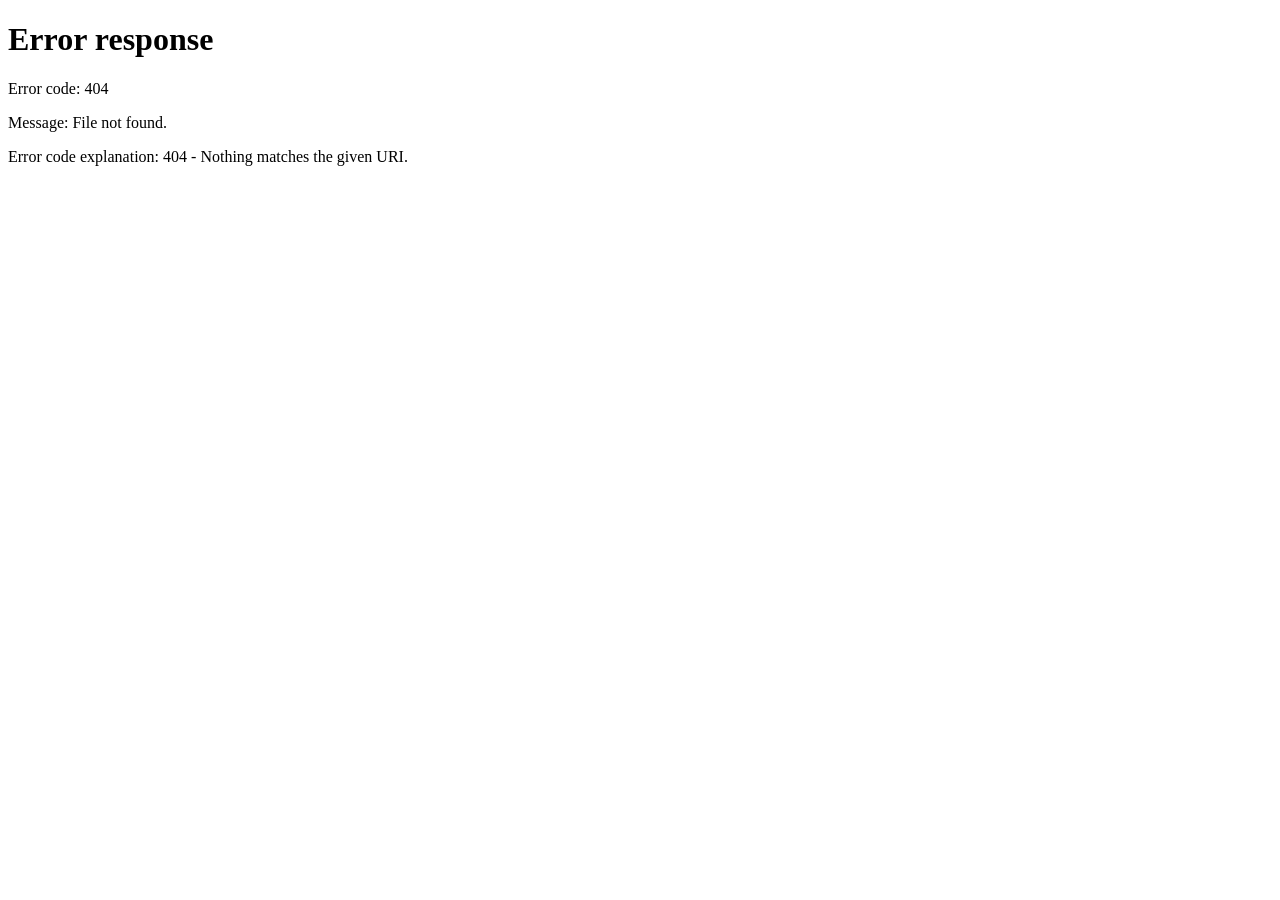
==== commit b5424cc7: "feat: Agregar interfaz de login y logout - Crear página login.html con formulario de registro e inic" ====
--- a/src/main/resources/static/index.html
+++ b/src/main/resources/static/index.html
@@ -17,8 +17,14 @@
                     <p class="tagline">Organiza y desarrolla tus ideas de videojuegos</p>
                 </div>
                 <div class="header-actions">
+                    <span class="user-info" id="userInfo" style="color: white; margin-right: 20px; display: none;">
+                        Hola, <strong id="username"></strong>
+                    </span>
                     <button class="btn btn-primary" id="btnCreateGame">
                         <span class="icon">+</span> Nuevo Juego
+                    </button>
+                    <button class="btn btn-secondary" id="btnLogout" style="display: none;">
+                        🚪 Logout
                     </button>
                 </div>
             </div>
